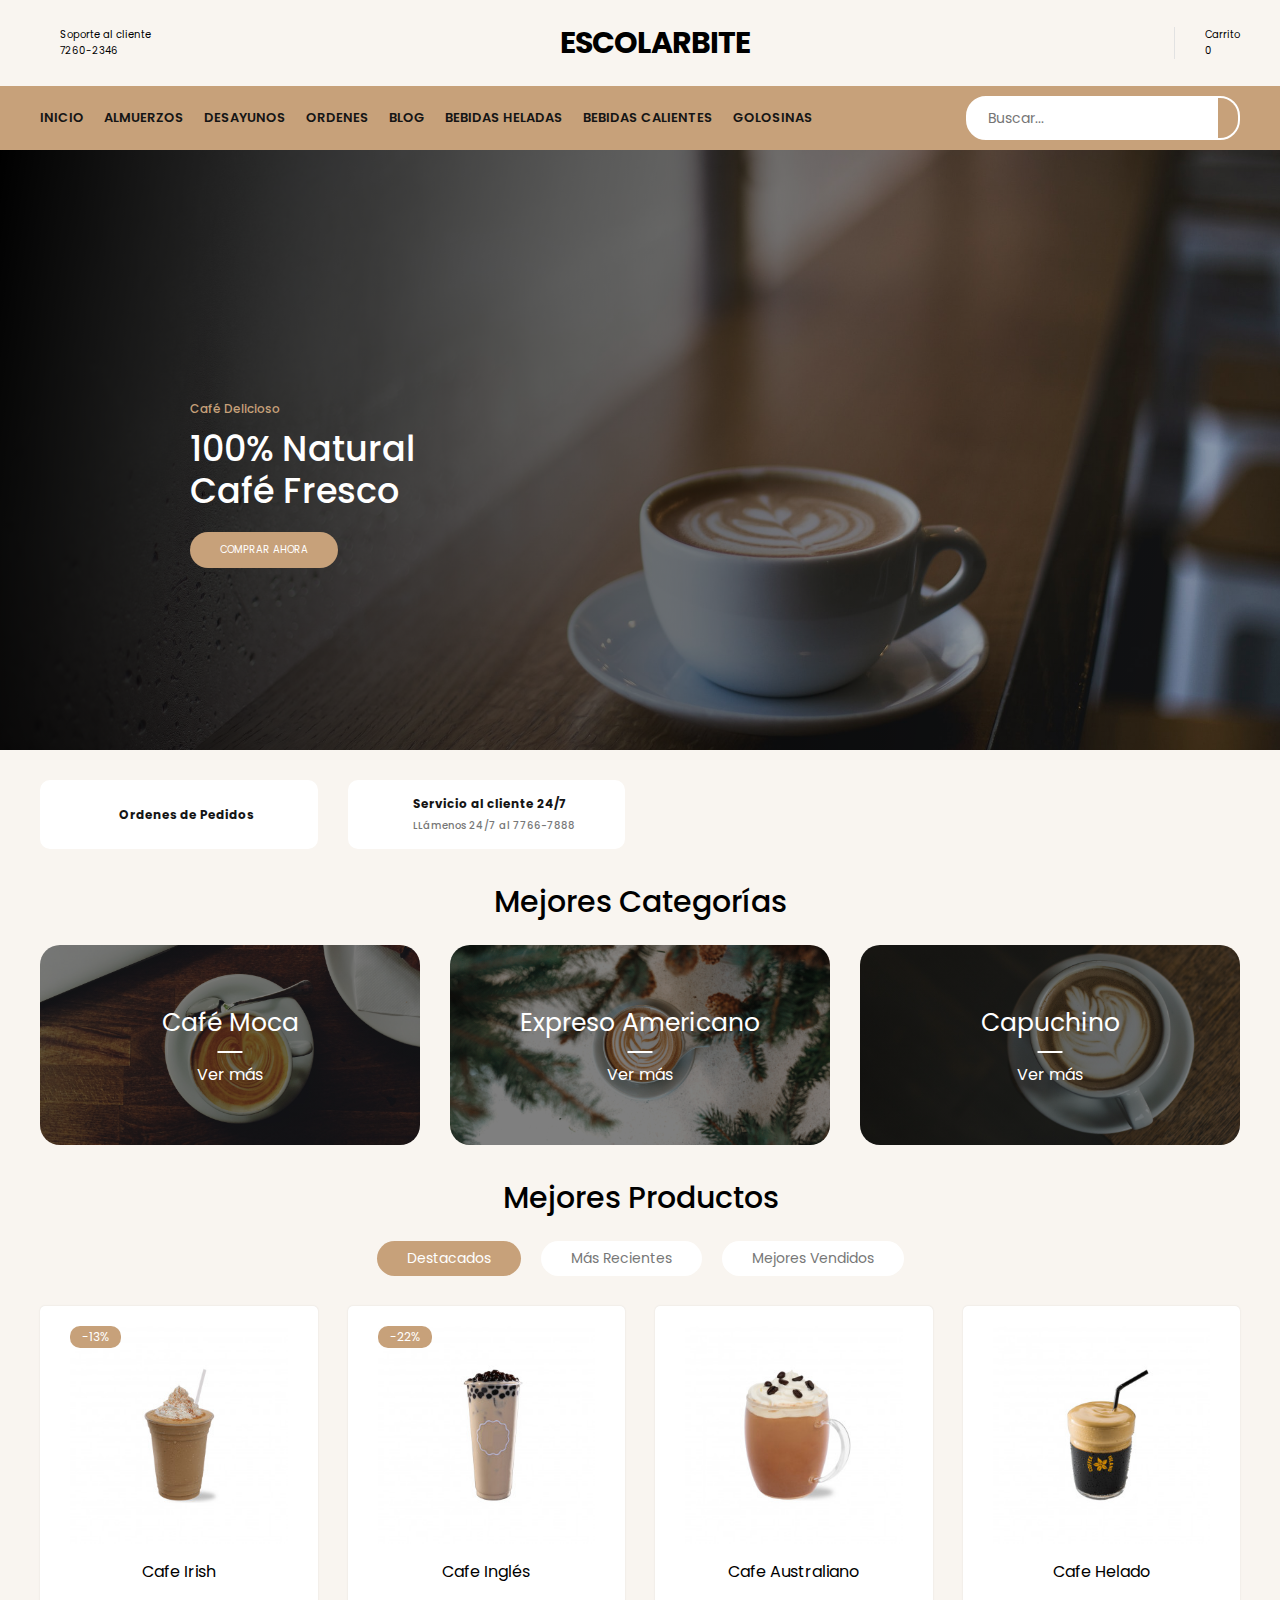
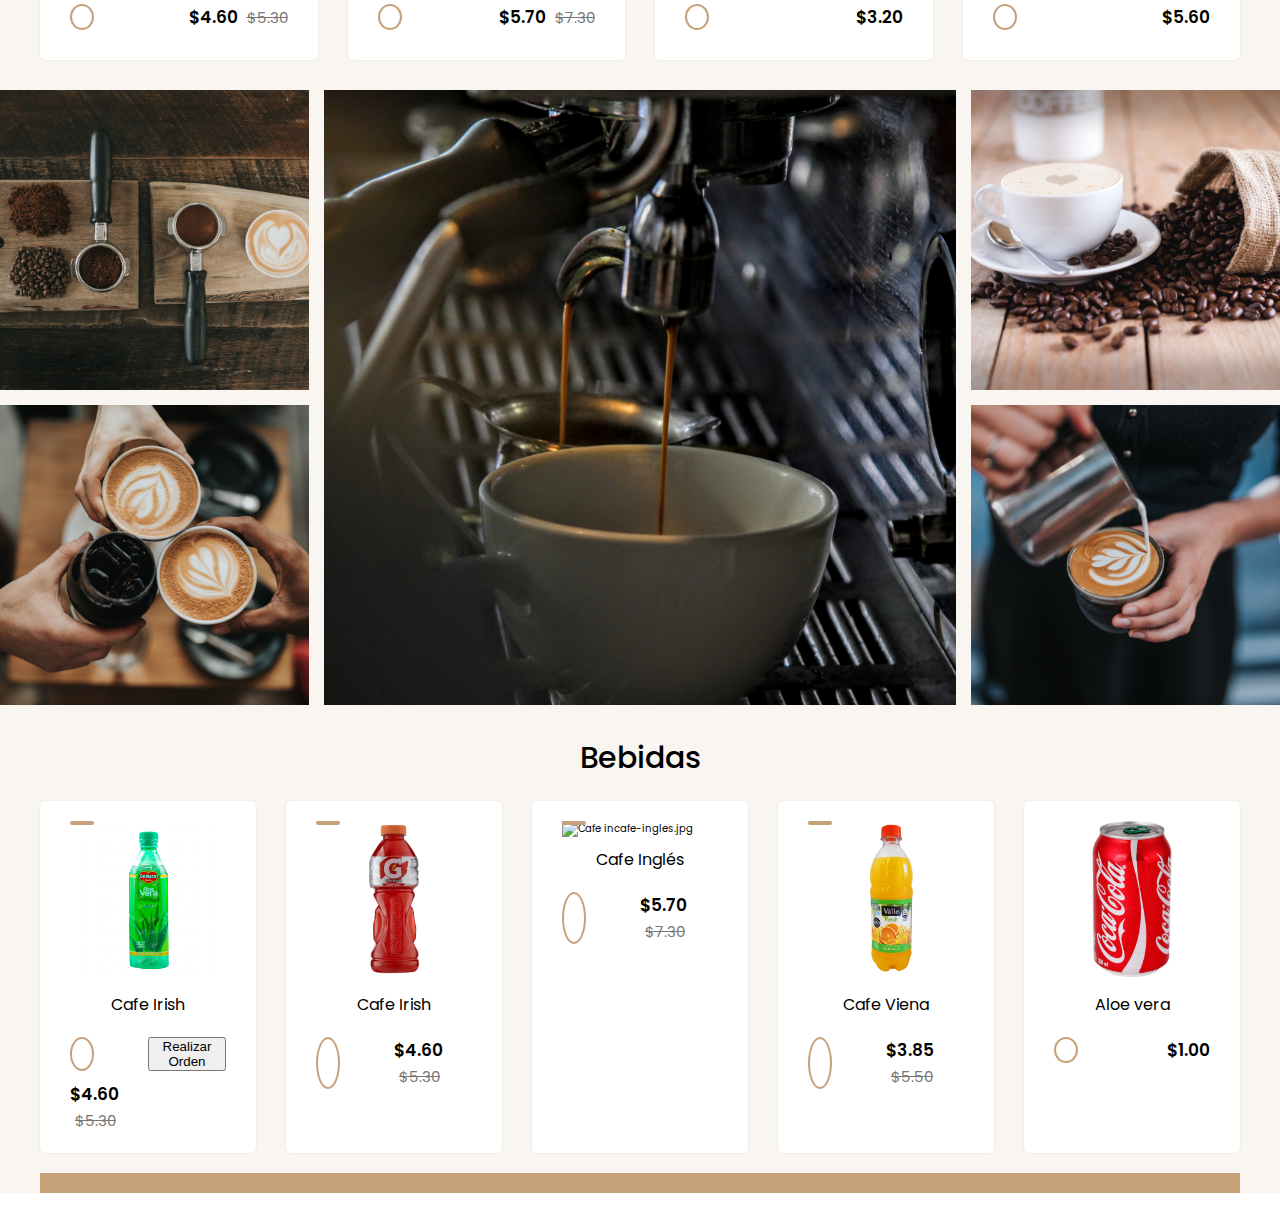
==== index.html @ 5ce47934 "mm" ====
<!DOCTYPE html>
<html lang="en">
	<head>
		<meta charset="UTF-8" />
		<meta http-equiv="X-UA-Compatible" content="IE=edge" />
		<meta
			name="viewport"
			content="width=device-width, initial-scale=1.0"
		/>
		<title>Escolarbite</title>
		<link rel="stylesheet" href="styles.css" />
	</head>
	<body>
		<header>
			<div class="container-hero">
				<div class="container hero">
					<div class="customer-support">
						<i class="fa-solid fa-headset"></i>
						<div class="content-customer-support">
							<span class="text">Soporte al cliente</span>
							<span class="number">7260-2346</span>
						</div>
					</div>

					<div class="container-logo">
						<i class="fa-solid fa-utensils fa-beat"></i>
						<br>
						<h1 class="logo"><a href="Inicio.html">Escolarbite</a></h1>
					</div>

					<div class="container-user">
						<i class="fa-solid fa-user"></i>
						<a href="ordenes.html" class="fa-solid fa-basket-shopping"></a>
						<div class="content-shopping-cart">
							<span class="text">Carrito</span>
							<div id="order-count">0</div>
						</div>
					</div>
				</div>
			</div>

			<div class="container-navbar">
				<nav class="navbar container">
					<i class="fa-solid fa-bars"></i>
					<ul class="menu">
						<li><a href="Inicio.html">Inicio</a></li>
						<li><a href="Almuerzos.html">Almuerzos</a></li>
						<li><a href="Desayunos.html">Desayunos</a></li>
						<li><a href="ordenes.html">ordenes</a></li>
						<li><a href="index.html">Blog</a></li>
						<li><a href="BebidasH.html">Bebidas Heladas</a></li>
						<li><a href="BebidasC.html">Bebidas Calientes</a></li>
						<li><a href="Dulces.html">Golosinas</a></li>
						

					</ul>

					<form class="search-form">
						<input type="search" placeholder="Buscar..." />
						<button class="btn-search">
							<i class="fa-solid fa-magnifying-glass"></i>
						</button>
					</form>
				</nav>
			</div>
		</header>

		<section class="banner">
			<div class="content-banner">
				<p>Café Delicioso</p>
				<h2>100% Natural <br />Café Fresco</h2>
				<a href="#">Comprar ahora</a>
			</div>
		</section>

		<main class="main-content">
			<section class="container container-features">
				<div class="card-feature">
					<i class="fa-solid fa-plane-up"></i>
					<div class="feature-content">
						<span>Ordenes de Pedidos</span>
					
					</div>
				</div>
				
				<div class="card-feature">
					<i class="fa-solid fa-headset"></i>
					<div class="feature-content">
						<span>Servicio al cliente 24/7</span>
						<p>LLámenos 24/7 al 7766-7888</p>
					</div>
				</div>
			</section>

			<section class="container top-categories">
				<h1 class="heading-1">Mejores Categorías</h1>
				<div class="container-categories">
					<div class="card-category category-moca">
						<p>Café moca</p>
						<span>Ver más</span>
					</div>
					<div class="card-category category-expreso">
						<p>Expreso Americano</p>
						<span>Ver más</span>
					</div>
					<div class="card-category category-capuchino">
						<p>Capuchino</p>
						<span>Ver más</span>
					</div>
				</div>
			</section>

			<section class="container top-products">
				<h1 class="heading-1">Mejores Productos</h1>

				<div class="container-options">
					<span class="active">Destacados</span>
					<span>Más recientes</span>
					<span>Mejores Vendidos</span>
				</div>

				<div class="container-products">
					<!-- Producto 1 -->
					<div class="card-product">
						<div class="container-img">
							<img src="img/cafe-irish.jpg" alt="Cafe Irish" />
							<span class="discount">-13%</span>
							<div class="button-group">
								<span>
									<i class="fa-regular fa-eye"></i>
								</span>
								<span>
									<i class="fa-regular fa-heart"></i>
								</span>
								<span>
									<i class="fa-solid fa-code-compare"></i>
								</span>
							</div>
						</div>
						<div class="content-card-product">
							<div class="stars">
								<i class="fa-solid fa-star"></i>
								<i class="fa-solid fa-star"></i>
								<i class="fa-solid fa-star"></i>
								<i class="fa-solid fa-star"></i>
								<i class="fa-regular fa-star"></i>
							</div>
							<h3>Cafe Irish</h3>
							<span class="add-cart">
								<a href="ordenes.html" class="fa-solid fa-basket-shopping"></a>
							</span>
							<p class="price">$4.60 <span>$5.30</span></p>
						</div>
					</div>
					<!-- Producto 2 -->
					<div class="card-product">
						<div class="container-img">
							<img
								src="img/cafe-ingles.jpg"
								alt="Cafe incafe-ingles.jpg"
							/>
							<span class="discount">-22%</span>
							<div class="button-group">
								<span>
									<i class="fa-regular fa-eye"></i>
								</span>
								<span>
									<i class="fa-regular fa-heart"></i>
								</span>
								<span>
									<i class="fa-solid fa-code-compare"></i>
								</span>
							</div>
						</div>
						<div class="content-card-product">
							<div class="stars">
								<i class="fa-solid fa-star"></i>
								<i class="fa-solid fa-star"></i>
								<i class="fa-solid fa-star"></i>
								<i class="fa-regular fa-star"></i>
								<i class="fa-regular fa-star"></i>
							</div>
							<h3>Cafe Inglés</h3>
							<span class="add-cart">
								<a href="ordenes.html" class="fa-solid fa-basket-shopping"></a>
							</span>
							<p class="price">$5.70 <span>$7.30</span></p>
						</div>
					</div>
					<!--  -->
					<div class="card-product">
						<div class="container-img">
							<img
								src="img/cafe-australiano.jpg"
								alt="Cafe Australiano"
							/>
							<div class="button-group">
								<span>
									<i class="fa-regular fa-eye"></i>
								</span>
								<span>
									<i class="fa-regular fa-heart"></i>
								</span>
								<span>
									<i class="fa-solid fa-code-compare"></i>
								</span>
							</div>
						</div>
						<div class="content-card-product">
							<div class="stars">
								<i class="fa-solid fa-star"></i>
								<i class="fa-solid fa-star"></i>
								<i class="fa-solid fa-star"></i>
								<i class="fa-solid fa-star"></i>
								<i class="fa-solid fa-star"></i>
							</div>
							<h3>Cafe Australiano</h3>
							<span class="add-cart">
								<a href="ordenes.html" class="fa-solid fa-basket-shopping"></a>
							</span>
							<p class="price">$3.20</p>
						</div>
					</div>
					<!--  -->
					<div class="card-product">
						<div class="container-img">
							<img src="img/cafe-helado.jpg" alt="Cafe Helado" />
							<div class="button-group">
								<span>
									<i class="fa-regular fa-eye"></i>
								</span>
								<span>
									<i class="fa-regular fa-heart"></i>
								</span>
								<span>
									<i class="fa-solid fa-code-compare"></i>
								</span>
							</div>
						</div>
						<div class="content-card-product">
							<div class="stars">
								<i class="fa-solid fa-star"></i>
								<i class="fa-solid fa-star"></i>
								<i class="fa-solid fa-star"></i>
								<i class="fa-solid fa-star"></i>
								<i class="fa-regular fa-star"></i>
							</div>
							<h3>Cafe Helado</h3>
							<span class="add-cart">
								<a href="ordenes.html" class="fa-solid fa-basket-shopping"></a>
							</span>
							<p class="price">$5.60</p>
						</div>
					</div>
				</div>
			</section>

			<section class="gallery">
				<img
					src="img/gallery1.jpg"
					alt="Gallery Img1"
					class="gallery-img-1"
				/><img
					src="img/gallery2.jpg"
					alt="Gallery Img2"
					class="gallery-img-2"
				/><img
					src="img/gallery3.jpg"
					alt="Gallery Img3"
					class="gallery-img-3"
				/><img
					src="img/gallery4.jpg"
					alt="Gallery Img4"
					class="gallery-img-4"
				/><img
					src="img/gallery5.jpg"
					alt="Gallery Img5"
					class="gallery-img-5"
				/>
			</section>

			<section class="container specials">
				<h1 class="heading-1">Bebidas</h1>

				<div class="container-products">
					<!-- Producto 1 -->
					<div class="card-product">
						<div class="container-img">
							<img src="productos/aloe.jpeg" alt="Cafe Irish" />
							<span class="discount"></span>
							<div class="button-group">
								<span>
									<i class="fa-regular fa-eye"></i>
								</span>
								<span>
									<i class="fa-regular fa-heart"></i>
								</span>
								<span>
									<i class="fa-solid fa-code-compare"></i>
								</span>
							</div>
						</div>
						<div class="content-card-product">
							<div class="stars">
								<i class="fa-solid fa-star"></i>
								<i class="fa-solid fa-star"></i>
								<i class="fa-solid fa-star"></i>
								<i class="fa-solid fa-star"></i>
								<i class="fa-regular fa-star"></i>
							</div>
							<h3>Cafe Irish</h3>
							<span class="add-cart">
								<a href="ordenes.html" class="fa-solid fa-basket-shopping"></a>
							</span>
							<button id="place-order">Realizar Orden</button>

							<p class="price">$4.60 <span>$5.30</span></p>
						</div>
					</div>
					<div class="card-product">
						<div class="container-img">
							<img src="productos/gatorade.jpg" alt="Cafe Irish" />
							<span class="discount"></span>
							<div class="button-group">
								<span>
									<i class="fa-regular fa-eye"></i>
								</span>
								<span>
									<i class="fa-regular fa-heart"></i>
								</span>
								<span>
									<i class="fa-solid fa-code-compare"></i>
								</span>
							</div>
						</div>
						<div class="content-card-product">
							<div class="stars">
								<i class="fa-solid fa-star"></i>
								<i class="fa-solid fa-star"></i>
								<i class="fa-solid fa-star"></i>
								<i class="fa-solid fa-star"></i>
								<i class="fa-regular fa-star"></i>
							</div>
							<h3>Cafe Irish</h3>
							<span class="add-cart">
								<a href="ordenes.html" class="fa-solid fa-basket-shopping"></a>
							</span>
							<p class="price">$4.60 <span>$5.30</span></p>
						</div>
					</div>
					<!-- Producto 2 -->
					<div class="card-product">
						<div class="container-img">
							<img
								src="productos/cafe.jpeg"
								alt="Cafe incafe-ingles.jpg"
							/>
							<span class="discount"></span>
							<div class="button-group">
								<span>
									<i class="fa-regular fa-eye"></i>
								</span>
								<span>
									<i class="fa-regular fa-heart"></i>
								</span>
								<span>
									<i class="fa-solid fa-code-compare"></i>
								</span>
							</div>
						</div>
						<div class="content-card-product">
							<div class="stars">
								<i class="fa-solid fa-star"></i>
								<i class="fa-solid fa-star"></i>
								<i class="fa-solid fa-star"></i>
								<i class="fa-regular fa-star"></i>
								<i class="fa-regular fa-star"></i>
							</div>
							<h3>Cafe Inglés</h3>
							<span class="add-cart">
								<a href="ordenes.html" class="fa-solid fa-basket-shopping"></a>
							</span>
							<p class="price">$5.70 <span>$7.30</span></p>
						</div>
					</div>
					
					<!--  -->
					<div class="card-product">
						<div class="container-img">
							<img src="productos/jugo del vale.jpeg" alt="Cafe Viena" />
							<span class="discount"></span>
							<div class="button-group">
								<span>
									<i class="fa-regular fa-eye"></i>
								</span>
								<span>
									<i class="fa-regular fa-heart"></i>
								</span>
								<span>
									<i class="fa-solid fa-code-compare"></i>
								</span>
							</div>
						</div>
						<div class="content-card-product">
							<div class="stars">
								<i class="fa-solid fa-star"></i>
								<i class="fa-solid fa-star"></i>
								<i class="fa-solid fa-star"></i>
								<i class="fa-solid fa-star"></i>
								<i class="fa-solid fa-star"></i>
							</div>
							<h3>Cafe Viena</h3>
							<span class="add-cart">
								<a href="ordenes.html" class="fa-solid fa-basket-shopping"></a>
							</span>
							<p class="price">$3.85 <span>$5.50</span></p>
						</div>
					</div>
					<!--  -->
					<div class="card-product">
						<div class="container-img">
							<img src="productos/coca.jpg" alt="Cafe Liqueurs" />
							<div class="button-group">
								<span>
									<i class="fa-regular fa-eye"></i>
								</span>
								<span>
									<i class="fa-regular fa-heart"></i>
								</span>
								<span>
									<i class="fa-solid fa-code-compare"></i>
								</span>
							</div>
						</div>
						<div class="content-card-product">
							<div class="stars">
								
							</div>
							<h3>Aloe vera</h3>
							<span class="add-cart">
								<a href="ordenes.html" class="fa-solid fa-basket-shopping"></a>
							</span>
							<p class="price">$1.00</p>
						</div>
					</div>
				</div>
			
					

<!--  -->
			
			

<div class="container-navbar">
	<nav class="navbar container">
					
						
					
			</div>
	
	<script
			src="https://kit.fontawesome.com/81581fb069.js"
			crossorigin="anonymous"
		></script>
	</body>
</html>
---- styles.css ----
@import url('https://fonts.googleapis.com/css2?family=Poppins:wght@300;400;500;600;700&display=swap');

:root {
	--primary-color: #c7a17a;
	--background-color: #f9f5f0;
	--dark-color: #151515;
}

html {
	font-size: 62.5%;
	font-family: 'Poppins', sans-serif;
}

* {
	margin: 0;
	padding: 0;
	box-sizing: border-box;
}

/* ********************************** */
/*             UTILIDADES             */
/* ********************************** */
.container {
	max-width: 120rem;
	margin: 0 auto;
}

.heading-1 {
	text-align: center;
	font-weight: 500;
	font-size: 3rem;
}

/* ********************************** */
/*               HEADER               */
/* ********************************** */
.container-hero {
	background-color: var(--background-color);
}

.hero {
	display: flex;
	justify-content: space-between;
	align-items: center;
	padding: 2rem 0;
}

.customer-support {
	display: flex;
	align-items: center;
	gap: 2rem;
}

.customer-support i {
	font-size: 3.3rem;
}

.content-customer-support {
	display: flex;
	flex-direction: column;
}

.container-logo {
	display: flex;
	align-items: center;
	gap: 0.5rem;
}

.container-logo i {
	font-size: 3rem;
}

.container-logo h1 a {
	text-decoration: none;
	color: #000;
	font-size: 3rem;
	text-transform: uppercase;
	letter-spacing: -1px;
}

.container-user {
	display: flex;
	gap: 1rem;
	cursor: pointer;
}

.container-user .fa-user {
	font-size: 3rem;
	color: var(--primary-color);
	padding-right: 2.5rem;
	border-right: 1px solid #e2e2e2;
}

.container-user .fa-basket-shopping {
	font-size: 3rem;
	color: var(--primary-color);
	padding-left: 1rem;
}

.content-shopping-cart {
	display: flex;
	flex-direction: column;
}

/* ************* NAVBAR ************* */
.container-navbar {
	background-color: var(--primary-color);
}

.navbar {
	display: flex;
	justify-content: space-between;
	align-items: center;
	padding: 1rem 0;
}

.navbar .fa-bars {
	display: none;
}

.menu {
	display: flex;
	gap: 2rem;
}

.menu li {
	list-style: none;
}

.menu a {
	text-decoration: none;
	font-size: 1.3rem;
	color: var(--dark-color);
	font-weight: 600;
	text-transform: uppercase;
	position: relative;
}

.menu a::after {
	content: '';
	width: 1.5rem;
	height: 1px;
	background-color: #fff;
	position: absolute;
	bottom: -3px;
	left: 50%;
	transform: translate(-50%, 50%);
	opacity: 0;
	transition: all 0.3s ease;
}

.menu a:hover::after {
	opacity: 1;
}

.menu a:hover {
	color: #fff;
}

.search-form {
	position: relative;
	display: flex;
	align-items: center;
	border: 2px solid #fff;
	border-radius: 2rem;
	background-color: #fff;
	height: 4.4rem;
	overflow: hidden;
}

.search-form input {
	outline: none;
	font-family: inherit;
	border: none;
	width: 25rem;
	font-size: 1.4rem;
	padding: 0 2rem;
	color: #777;
	cursor: pointer;
}

.search-form input::-webkit-search-cancel-button {
	appearance: none;
}

.search-form .btn-search {
	border: none;
	background-color: var(--primary-color);
	display: flex;
	align-items: center;
	justify-content: center;
	height: 100%;
	padding: 1rem;
}

.btn-search i {
	font-size: 2rem;
	color: #fff;
}

/* ********************************** */
/*               BANNER               */
/* ********************************** */
.banner {
	background-image: linear-gradient(100deg, #000000, #00000020),
		url('img/banner.jpg');
	height: 60rem;
	background-size: cover;
	background-position: center;
}

.content-banner {
	max-width: 90rem;
	margin: 0 auto;
	padding: 25rem 0;
}

.content-banner p {
	color: var(--primary-color);
	font-size: 1.2rem;
	margin-bottom: 1rem;
	font-weight: 500;
}

.content-banner h2 {
	color: #fff;
	font-size: 3.5rem;
	font-weight: 500;
	line-height: 1.2;
}

.content-banner a {
	margin-top: 2rem;
	text-decoration: none;
	color: #fff;
	background-color: var(--primary-color);
	display: inline-block;
	padding: 1rem 3rem;
	text-transform: uppercase;
	border-radius: 3rem;
}

/* ********************************** */
/*            MAIN CONTENT            */
/* ********************************** */
.main-content {
	background-color: var(--background-color);
}

/* ********************************** */
/*              FEATURES              */
/* ********************************** */
.container-features {
	display: grid;
	grid-template-columns: repeat(4, 1fr);
	gap: 3rem;
	padding: 3rem 0;
}

.card-feature {
	display: flex;
	align-items: center;
	justify-content: center;
	gap: 1.5rem;

	background-color: #fff;
	border-radius: 1rem;
	padding: 1.5rem 0;
}

.card-feature i {
	font-size: 2.7rem;
	color: var(--primary-color);
}

.feature-content {
	display: flex;
	flex-direction: column;
	gap: 0.5rem;
}

.feature-content span {
	font-weight: 700;
	font-size: 1.2rem;
	color: var(--dark-color);
}

.feature-content p {
	color: #777;
	font-weight: 500;
}

/* ********************************** */
/*             CATEGORIES             */
/* ********************************** */

.top-categories {
	display: flex;
	flex-direction: column;
	gap: 2rem;
	margin-bottom: 3rem;
}

.container-categories {
	display: grid;
	grid-template-columns: repeat(3, 1fr);
	gap: 3rem;
}

.card-category {
	height: 20rem;
	display: flex;
	flex-direction: column;
	align-items: center;
	justify-content: center;
	border-radius: 2rem;
	gap: 2rem;
}

.category-moca {
	background-image: linear-gradient(#00000080, #00000080),
		url('img/moca-category.jpg');
	background-size: cover;
	background-position: bottom;
	background-repeat: no-repeat;
}

.category-capuchino {
	background-image: linear-gradient(#00000080, #00000080),
		url('img/capuchino-category.jpg');
	background-size: cover;
	background-position: center;
	background-repeat: no-repeat;
}

.category-expreso {
	background-image: linear-gradient(#00000080, #00000080),
		url('img/expreso-category.jpg');
	background-size: cover;
	background-position: center;
	background-repeat: no-repeat;
}

.card-category p {
	font-size: 2.5rem;
	color: #fff;
	text-transform: capitalize;
	position: relative;
}

.card-category p::after {
	content: '';
	width: 2.5rem;
	height: 2px;
	background-color: #fff;
	position: absolute;
	bottom: -1rem;
	left: 50%;
	transform: translate(-50%, 50%);
}

.card-category span {
	font-size: 1.6rem;
	color: #fff;
	cursor: pointer;
}

.card-category span:hover {
	color: var(--primary-color);
}

/* ********************************** */
/*            TOP PRODUCTS            */
/* ********************************** */
.top-products {
	display: flex;
	flex-direction: column;
	gap: 2rem;
	margin-bottom: 3rem;
}

.container-options {
	display: flex;
	justify-content: center;
	gap: 2rem;
	margin-bottom: 1rem;
}

.container-options span {
	color: #777;
	background-color: #fff;
	padding: 0.7rem 3rem;
	font-size: 1.4rem;
	text-transform: capitalize;
	border-radius: 2rem;
	cursor: pointer;
}

.container-options span:hover {
	background-color: var(--primary-color);
	color: #fff;
}

.container-options span.active {
	background-color: var(--primary-color);
	color: #fff;
}

/* Products */
.container-products {
	display: grid;
	grid-template-columns: repeat(auto-fit, minmax(20rem, 1fr));
	gap: 3rem;
}

.card-product {
	background-color: #fff;
	padding: 2rem 3rem;
	border-radius: 0.5rem;
	cursor: pointer;
	box-shadow: 0 0 2px rgba(0, 0, 0, 0.1);
}

.container-img {
	position: relative;
}

.container-img img {
	width: 100%;
}

.container-img .discount {
	position: absolute;
	left: 0;
	background-color: var(--primary-color);
	color: #fff;
	padding: 2px 1.2rem;
	border-radius: 1rem;
	font-size: 1.2rem;
}

.card-product:hover .discount {
	background-color: #000;
}

.button-group {
	display: flex;
	flex-direction: column;
	gap: 1rem;

	position: absolute;
	top: 0;
	right: -3rem;
	z-index: -1;
	transition: all 0.4s ease;
}

.button-group span {
	border: 1px solid var(--primary-color);
	padding: 0.8rem;

	display: flex;
	align-items: center;
	justify-content: center;
	border-radius: 50%;
	cursor: pointer;
	transition: all 0.4s ease;
}

.button-group span:hover {
	background-color: var(--primary-color);
}

.button-group span i {
	font-size: 1.5rem;
	color: var(--primary-color);
}

.button-group span:hover i {
	color: #fff;
}

.card-product:hover .button-group {
	z-index: 0;
	right: -1rem;
}

.content-card-product {
	display: grid;
	justify-items: center;
	grid-template-columns: 1fr 1fr;
	grid-template-rows: repeat(4, min-content);
	row-gap: 1rem;
}

.stars {
	grid-row: 1/2;
	grid-column: 1/-1;
}

.stars i {
	font-size: 1.3rem;
	color: var(--primary-color);
}

.content-card-product h3 {
	grid-row: 2/3;
	grid-column: 1/-1;

	font-weight: 400;
	font-size: 1.6rem;
	margin-bottom: 1rem;
	cursor: pointer;
}

.content-card-product h3:hover {
	color: var(--primary-color);
}

.add-cart {
	justify-self: start;
	border: 2px solid var(--primary-color);
	padding: 1rem;
	border-radius: 50%;
	cursor: pointer;
	transition: all 0.4s ease;

	display: flex;
	align-items: center;
	justify-content: center;
}

.add-cart:hover {
	background-color: var(--primary-color);
}

.add-cart i {
	font-size: 1.5rem;
	color: var(--primary-color);
}

.add-cart:hover i {
	color: #fff;
}

.content-card-product .price {
	justify-self: end;
	align-self: center;

	font-size: 1.7rem;
	font-weight: 600;
}

.content-card-product .price span {
	font-size: 1.5rem;
	font-weight: 400;
	text-decoration: line-through;
	color: #777;
	margin-left: 0.5rem;
}

/* ********************************** */
/*               GALLERY              */
/* ********************************** */
.gallery {
	display: grid;
	grid-template-columns: repeat(4, 1fr);
	grid-template-rows: repeat(2, 30rem);
	gap: 1.5rem;
	margin-bottom: 3rem;
}

.gallery img {
	width: 100%;
	height: 100%;
	object-fit: cover;
}

.gallery-img-3 {
	grid-column: 2/4;
	grid-row: 1/3;
}

/* ********************************** */
/*              SPECIALS              */
/* ********************************** */
.specials {
	display: flex;
	flex-direction: column;
	gap: 2rem;
	margin-bottom: 3rem;
}

/* ********************************** */
/*                BLOGS               */
/* ********************************** */
.blogs {
	display: flex;
	flex-direction: column;
	gap: 2rem;
}

.container-blogs {
	display: grid;
	grid-template-columns: repeat(3, 1fr);
	gap: 3rem;
}

.card-blog {
	display: flex;
	flex-direction: column;
	gap: 2rem;
}

.card-blog .container-img {
	border-radius: 2rem;
	cursor: pointer;
	position: relative;
	overflow: hidden;
}

.button-group-blog {
	position: absolute;
	bottom: 1.5rem;
	right: -2.5rem;

	display: flex;
	gap: 0.7rem;
	z-index: -1;
	transition: all 0.3s ease;
}

.card-blog:hover .button-group-blog {
	z-index: 0;
	right: 1.5rem;
}

.button-group-blog span {
	background-color: #fff;
	padding: 1rem;
	border-radius: 50%;
	transition: all 0.4s ease;

	display: flex;
	align-items: center;
	justify-content: center;
}

.button-group-blog span i {
	font-size: 1.3rem;
}

.button-group-blog span:hover {
	background-color: var(--primary-color);
}

.button-group-blog span:hover i {
	color: #fff;
}

.content-blog h3 {
	font-size: 1.8rem;
	margin-bottom: 1.7rem;
	color: var(--dark-color);
	font-weight: 500;
}

.content-blog h3:hover {
	color: var(--primary-color);
	cursor: pointer;
}

.content-blog p {
	margin-top: 1rem;
	font-size: 1.4rem;
	color: #777;
}

.content-blog span {
	color: var(--primary-color);
	font-size: 1.3rem;
}

.btn-read-more {
	padding: 1rem 3rem;
	background-color: var(--primary-color);
	color: #fff;
	text-transform: uppercase;
	font-size: 1.4rem;
	border-radius: 2rem;
	margin: 3rem 0 5rem;
	display: inline-block;
	cursor: pointer;
}

.btn-read-more:hover {
	background-color: var(--dark-color);
}

/* ********************************** */
/*               FOOTER               */
/* ********************************** */

.footer {
	background-color: var(--primary-color);
}

.container-footer {
	display: flex;
	flex-direction: column;
	gap: 100%;
	padding: 3rem;
}

.menu-footer {
	display: grid;
	grid-template-columns: repeat(3, 1fr) 30rem;
	gap: 3rem;
	justify-items: center;
}

.title-footer {
	font-weight: 600;
	font-size: 1.6rem;
	text-transform: uppercase;
}

.contact-info,
.information,
.my-account,
.newsletter {
	display: flex;
	flex-direction: column;
	gap: 2rem;
}

.contact-info ul,
.information ul,
.my-account ul {
	display: flex;
	flex-direction: column;
	gap: 1rem;
}

.contact-info ul li,
.information ul li,
.my-account ul li {
	list-style: none;
	color: #fff;
	font-size: 1.4rem;
	font-weight: 300;
}

.information ul li a,
.my-account ul li a {
	text-decoration: none;
	color: #fff;
	font-weight: 300;
}

.information ul li a:hover,
.my-account ul li a:hover {
	color: var(--dark-color);
}

.social-icons {
	display: flex;
	gap: 1.5rem;
}

.social-icons span {
	border-radius: 50%;
	width: 3rem;
	height: 3rem;

	display: flex;
	align-items: center;
	justify-content: center;
}

.social-icons span i {
	color: #fff;
	font-size: 1.2rem;
}

.facebook {
	background-color: #3b5998;
}

.twitter {
	background-color: #00acee;
}

.youtube {
	background-color: #c4302b;
}

.pinterest {
	background-color: #c8232c;
}

.instagram {
	background: linear-gradient(
		#405de6,
		#833ab4,
		#c13584,
		#e1306c,
		#fd1d1d,
		#f56040,
		#fcaf45
	);
}

.content p {
	font-size: 1.4rem;
	color: #e00000;
	font-weight: 300;
}

.content input {
	outline: none;
	background: none;
	border: none;
	border-bottom: 2px solid #d2b495;
	cursor: pointer;
	padding: 0.5rem 0 1.2rem;
	color: var(--dark-color);
	display: block;
	margin-bottom: 3rem;
	margin-top: 2rem;
	width: 100%;
	font-family: inherit;
}

.content input::-webkit-input-placeholder {
	color: #eee;
}

.content button {
	border: none;
	background-color: #000;
	color: #fff;
	text-transform: uppercase;
	padding: 1rem 3rem;
	border-radius: 2rem;
	font-size: 1.4rem;
	font-family: inherit;
	cursor: pointer;
	font-weight: 600;
}

.content button:hover {
	background-color: var(--background-color);
	color: var(--primary-color);
}

.copyright {
	display: flex;
	justify-content: space-between;
	padding-top: 2rem;

	border-top: 1px solid #d2b495;
}

.copyright p {
	font-weight: 400;
	font-size: 1.6rem;
}

/* ********************************** */
/*       MEDIA QUERIES -- 768px       */
/* ********************************** */
@media (max-width: 768px) {
	html {
		font-size: 55%;
	}

	.hero {
		padding: 2rem;
	}

	.customer-support {
		display: none;
	}

	.content-shopping-cart {
		display: none;
	}

	.navbar {
		padding: 1rem 2rem;
	}

	.navbar .fa-bars {
		display: block;
		color: #fff;
		font-size: 3rem;
	}

	.menu {
		display: none;
	}

	.content-banner {
		max-width: 50rem;
		margin: 0 auto;
		padding: 25rem 0;
	}

	.container-features {
		grid-template-columns: repeat(2, 1fr);
		padding: 3rem 2rem;
	}

	.card-feature {
		padding: 2rem;
	}

	.heading-1 {
		font-size: 2.4rem;
	}

	.card-category {
		height: 12rem;
	}

	.card-category p {
		font-size: 2rem;
		text-align: center;
		line-height: 1;
	}

	.card-category span {
		font-size: 1.4rem;
	}

	.container-options {
		align-items: center;
	}

	.container-options span {
		text-align: center;
		padding: 1rem 2rem;
	}

	.container-products {
		grid-template-columns: repeat(auto-fit, minmax(28rem, 1fr));
	}

	.gallery {
		grid-template-rows: repeat(2, 15rem);
	}

	.container-blogs {
		overflow: hidden;
		grid-template-columns: 1fr 1fr;

		height: 52rem;
	}

	.menu-footer {
		grid-template-columns: repeat(2, 1fr);
	}

	.copyright {
		flex-direction: column;
		justify-content: center;
		align-items: center;
		gap: 1.5rem;
	}
}

/* ********************************** */
/*       MEDIA QUERIES -- 468px       */
/* ********************************** */
@media (max-width: 468px) {
	html {
		font-size: 42.5%;
	}

	.content-banner {
		max-width: 50rem;
		padding: 22rem 0;
	}

	.heading-1 {
		font-size: 2.8rem;
	}

	.card-feature {
		flex-direction: column;
		border-radius: 2rem;
	}

	.feature-content {
		align-items: center;
	}

	.feature-content p {
		font-size: 1.4rem;
		text-align: center;
	}

	.feature-content span {
		font-size: 1.6rem;
		text-align: center;
	}

	.container-options span {
		font-size: 1.8rem;
		padding: 1rem 1.5rem;
		font-weight: 500;
	}

	.container-products {
		grid-template-columns: repeat(auto-fit, minmax(25rem, 1fr));
		gap: 1rem;
	}

	.container-img .discount {
		font-size: 2rem;
	}

	.content-card-product h3 {
		font-size: 2.2rem;
	}

	.gallery {
		grid-template-rows: repeat(2, 20rem);
	}

	.blogs {
		padding: 2rem;
	}

	.container-blogs {
		grid-template-columns: 1fr;
		height: 75rem;
	}

	.content-blog h3 {
		font-size: 2.4rem;
	}

	.content-blog span {
		font-size: 1.8rem;
	}

	.content-blog p {
		font-size: 2.2rem;
	}

	.btn-read-more{
		font-size: 1.8rem;
	}

	.contact-info ul,
	.information ul,
	.my-account ul{
		display: none;
	}

	.contact-info {
		align-items: center;
	}

	.menu-footer{
		grid-template-columns: 1fr;
	}

	.content p{
		font-size: 1.6rem;
	}
}
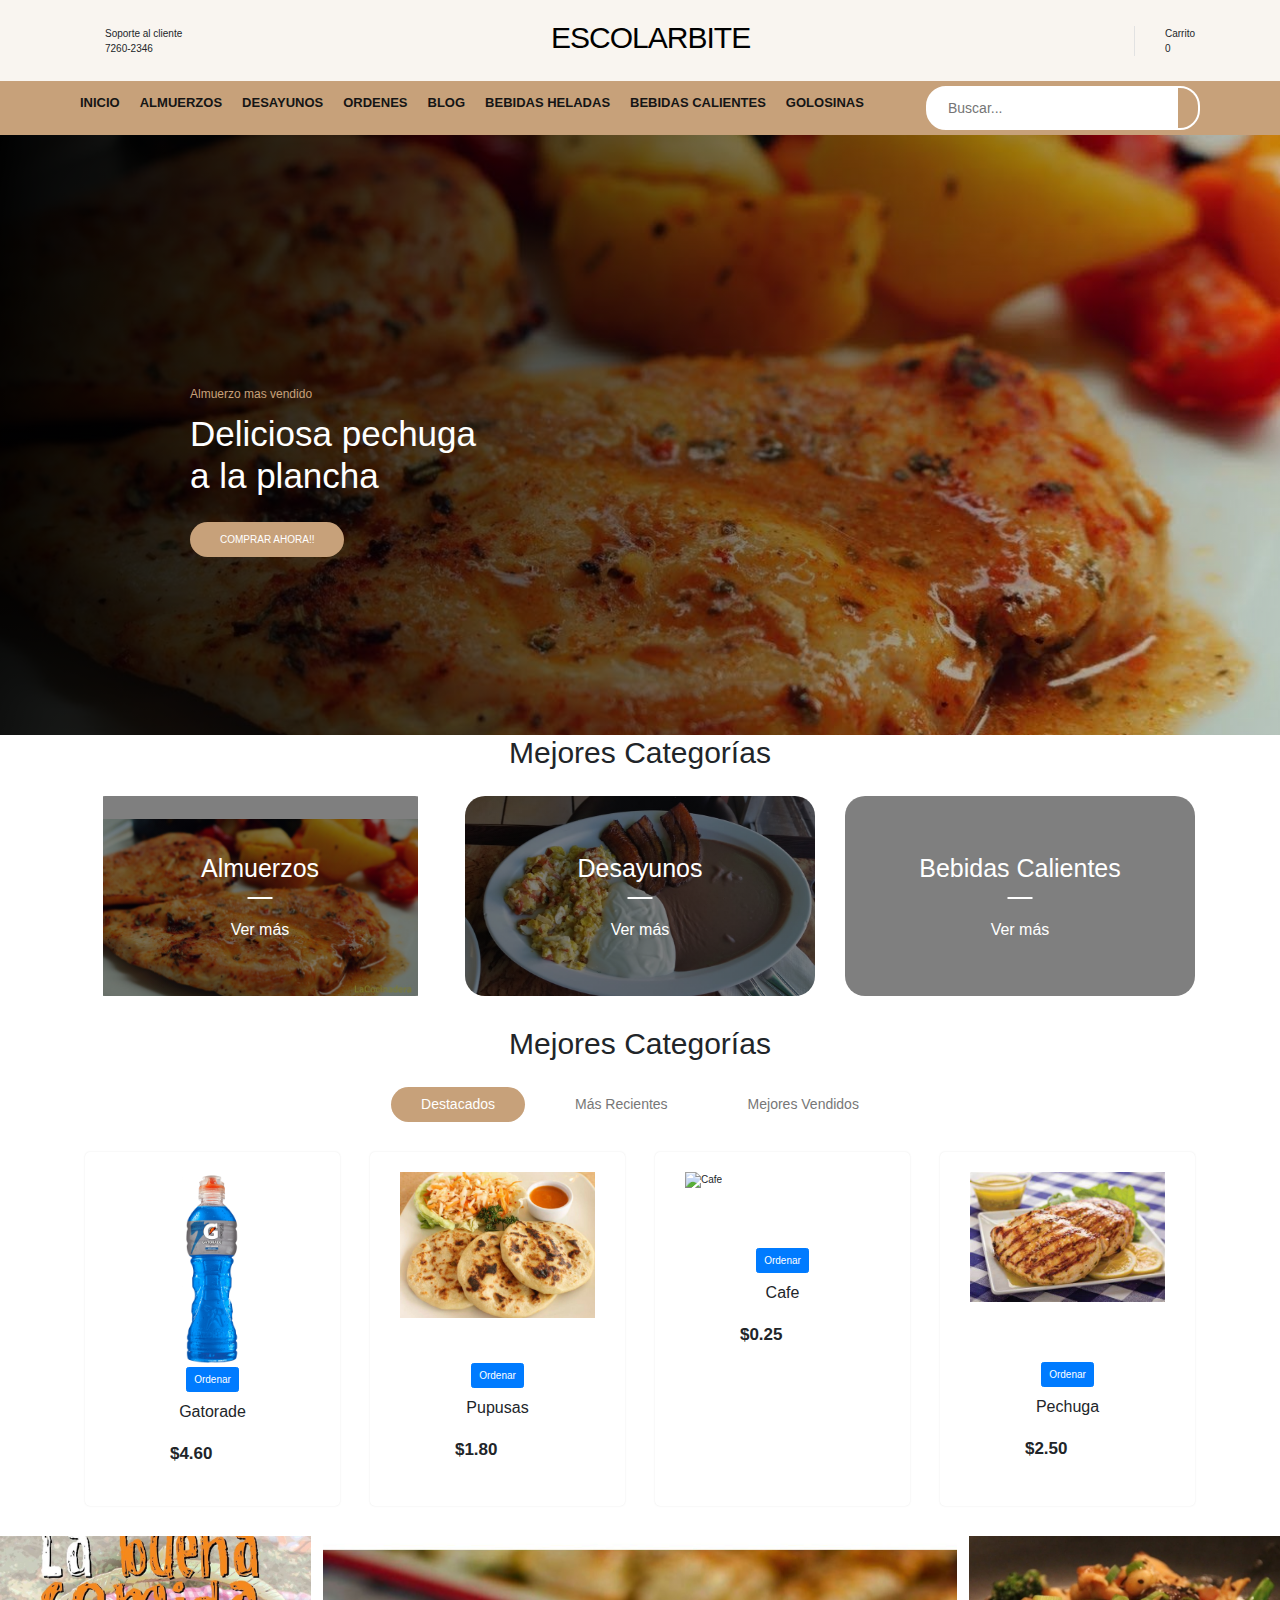
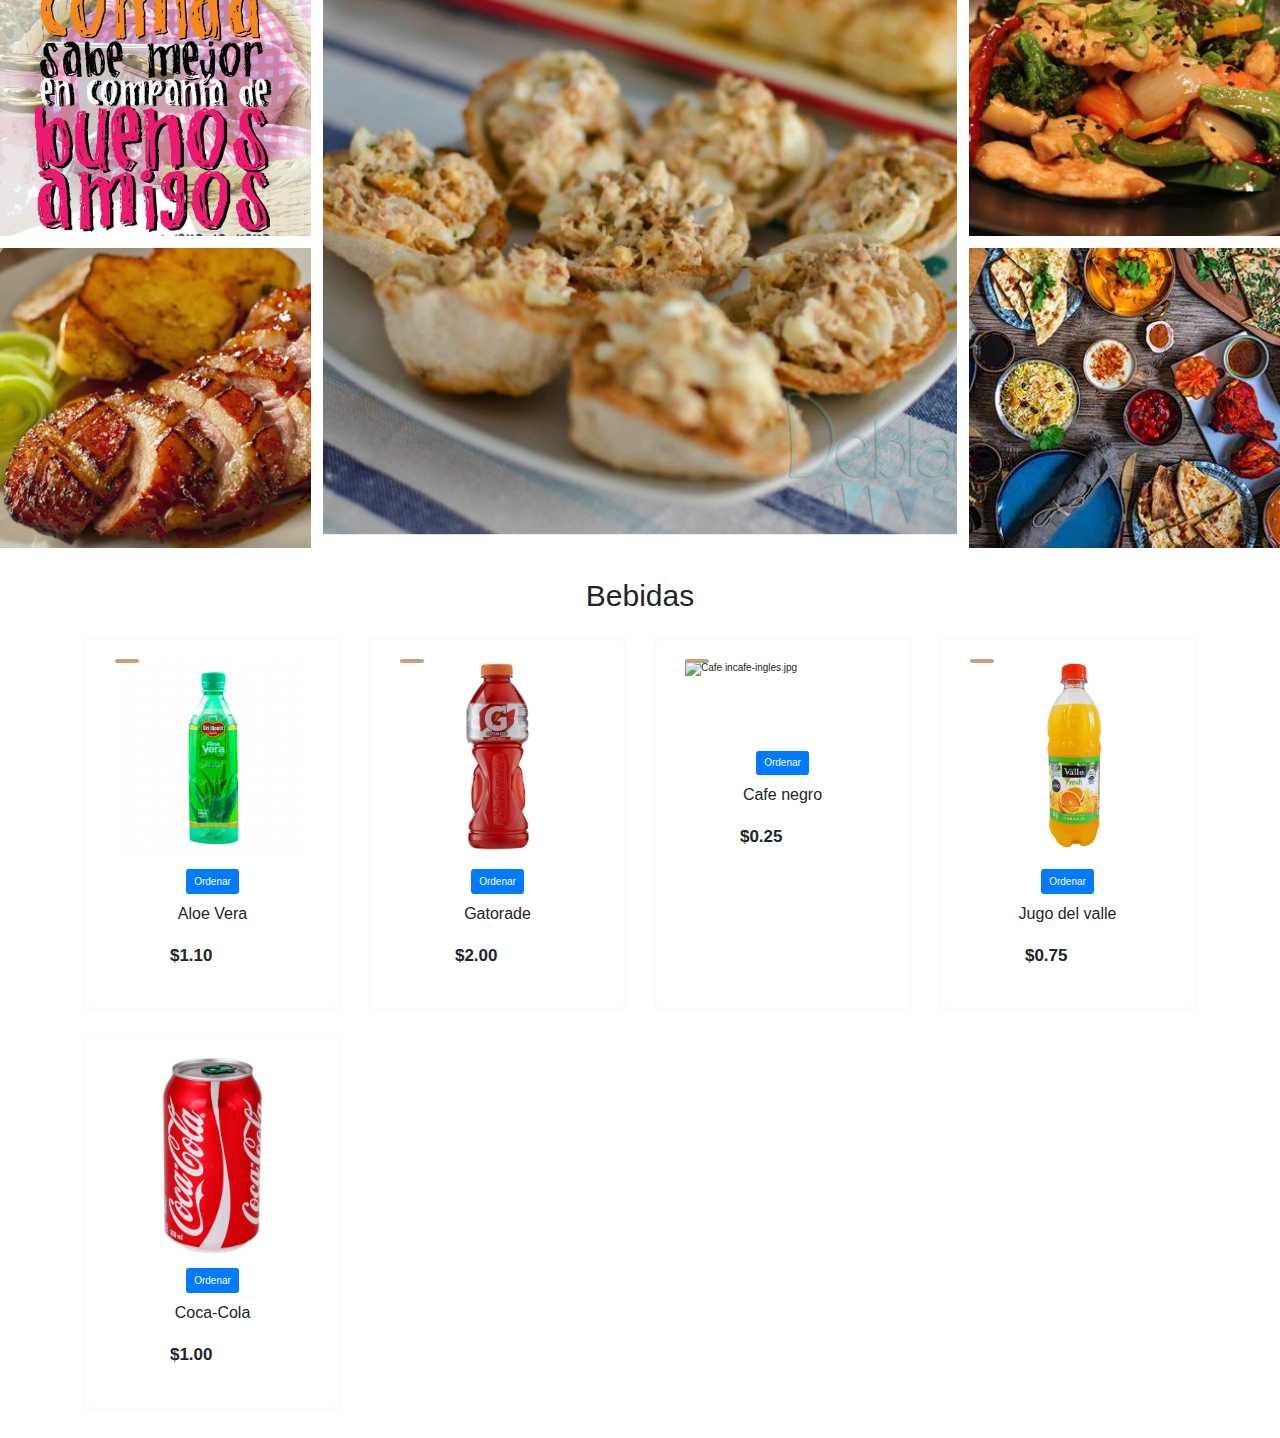
==== commit 6c8edb71: "unos avances" ====
--- a/index.html
+++ b/index.html
@@ -8,7 +8,10 @@
 			content="width=device-width, initial-scale=1.0"
 		/>
 		<title>Escolarbite</title>
+		<script src="https://cdn.jsdelivr.net/npm/sweetalert2@10"></script>
+
 		<link rel="stylesheet" href="styles.css" />
+		<link rel="stylesheet" href="https://maxcdn.bootstrapcdn.com/bootstrap/4.5.2/css/bootstrap.min.css">
 	</head>
 	<body>
 		<header>
@@ -67,213 +70,143 @@
 
 		<section class="banner">
 			<div class="content-banner">
-				<p>Café Delicioso</p>
-				<h2>100% Natural <br />Café Fresco</h2>
-				<a href="#">Comprar ahora</a>
+				<p>Almuerzo mas vendido</p>
+				<h2>Deliciosa pechuga<br />a la plancha</h2>
+				<a href="#" onclick="agregarProducto('Pechuga', 2.50)">Comprar ahora!!</a>
+
 			</div>
 		</section>
 
-		<main class="main-content">
-			<section class="container container-features">
-				<div class="card-feature">
-					<i class="fa-solid fa-plane-up"></i>
-					<div class="feature-content">
-						<span>Ordenes de Pedidos</span>
+
+		<section class="container top-categories">
+			<h1 class="heading-1">Mejores Categorías</h1>
+			<div class="container-categories">
+				<div class="card-category category-moca">
+					<p>Almuerzos</p>
+					<span><a style="color: white;" href="Almuerzos.html">Ver más</a></span>
+				</div>
+				<div class="card-category category-expreso">
+					<p>Desayunos</p>
+					<span><a style="color: white;" href="Desayunos.html">Ver más</a></span>
+				</div>
+				<div class="card-category category-capuchino">
+					<p>Bebidas Calientes</p>
+					<span><a style="color: white;" href="BebidasC.html">Ver más</a></span>
+				</div>
+			</div>
+		</section>
+
+		<section class="container top-categories">
+			<h1 class="heading-1">Mejores Categorías</h1>
+			<div class="container-options">
+				<span id="destacados" class="active">Destacados</span>
+				<span id="recientes">Más recientes</span>
+				<span>Mejores Vendidos</span>
+			</div>
+			<div class="container-products">
+				<!-- Producto 1 -->
+				<div class="card-product">
+					<div class="container-img">
+						<img src="productos/gatoradeA.jpg" alt="Gatorade" />
+						
+					</div>
+					<div class="content-card-product">
+						
+						<div class="stars">
+							<button class="btn btn-primary" onclick="agregarProducto('Gatorade', 4.60)">Ordenar</button>
+
+						</div>
+						<h3>Gatorade</h3>	
+						<p class="price" >$4.60</p>
+					</div>
+						
+		
+				</div>
+				<!-- Producto 2 -->
+				<div class="card-product">
+					<div class="container-img">
+						<img
+							src="productos/pupusas.jpeg"
+							alt="Cafe incafe-ingles.jpg"
+						/>
+						<br><br><br><br>
+						
+							
+					</div>
+					<div class="content-card-product">
+						<div class="stars">
+							<button class="btn btn-primary" onclick="agregarProducto('Pupusas', 1.80)">Ordenar</button>
+
+						</div>
+						<h3>Pupusas</h3>
+						
+		
+						<p class="price">$1.80</p>
+					</div>
+				</div>
+				<!--  -->
+				<div class="card-product">
+					<div class="container-img">
+						<img
+						src="productos/cafe.jpeg"						
+						alt="Cafe"
+						/>
+						
+					</div>
+					<div class="content-card-product">
+						<div class="stars"><br><br><br><br>
+							<button class="btn btn-primary" onclick="agregarProducto('Cafe', 0.25)">Ordenar</button>
+
+						</div>
+						<h3>Cafe</h3>
+						
+		
+						<p class="price">$0.25</p>
+						
+					</div>
+				</div>
+				<!--  -->
+				<div class="card-product">
+					<div class="container-img">
+						<img src="productos/pechugaM.jpeg" alt="pechugaM" />
+						
+					</div>
+					<div class="content-card-product">
+						<div class="stars"><br><br><br><br>
+							<button class="btn btn-primary" onclick="agregarProducto('Pechuga', 2.50)">Ordenar</button>
+
+						</div>
+						<h3>Pechuga</h3>
+						
+		
+						<p class="price">$2.50</p>
+					</div>
+				</div>
+			</div>
+		
+	
 					
-					</div>
-				</div>
-				
-				<div class="card-feature">
-					<i class="fa-solid fa-headset"></i>
-					<div class="feature-content">
-						<span>Servicio al cliente 24/7</span>
-						<p>LLámenos 24/7 al 7766-7888</p>
-					</div>
-				</div>
-			</section>
-
-			<section class="container top-categories">
-				<h1 class="heading-1">Mejores Categorías</h1>
-				<div class="container-categories">
-					<div class="card-category category-moca">
-						<p>Café moca</p>
-						<span>Ver más</span>
-					</div>
-					<div class="card-category category-expreso">
-						<p>Expreso Americano</p>
-						<span>Ver más</span>
-					</div>
-					<div class="card-category category-capuchino">
-						<p>Capuchino</p>
-						<span>Ver más</span>
-					</div>
-				</div>
-			</section>
-
-			<section class="container top-products">
-				<h1 class="heading-1">Mejores Productos</h1>
-
-				<div class="container-options">
-					<span class="active">Destacados</span>
-					<span>Más recientes</span>
-					<span>Mejores Vendidos</span>
-				</div>
-
-				<div class="container-products">
-					<!-- Producto 1 -->
-					<div class="card-product">
-						<div class="container-img">
-							<img src="img/cafe-irish.jpg" alt="Cafe Irish" />
-							<span class="discount">-13%</span>
-							<div class="button-group">
-								<span>
-									<i class="fa-regular fa-eye"></i>
-								</span>
-								<span>
-									<i class="fa-regular fa-heart"></i>
-								</span>
-								<span>
-									<i class="fa-solid fa-code-compare"></i>
-								</span>
-							</div>
-						</div>
-						<div class="content-card-product">
-							<div class="stars">
-								<i class="fa-solid fa-star"></i>
-								<i class="fa-solid fa-star"></i>
-								<i class="fa-solid fa-star"></i>
-								<i class="fa-solid fa-star"></i>
-								<i class="fa-regular fa-star"></i>
-							</div>
-							<h3>Cafe Irish</h3>
-							<span class="add-cart">
-								<a href="ordenes.html" class="fa-solid fa-basket-shopping"></a>
-							</span>
-							<p class="price">$4.60 <span>$5.30</span></p>
-						</div>
-					</div>
-					<!-- Producto 2 -->
-					<div class="card-product">
-						<div class="container-img">
-							<img
-								src="img/cafe-ingles.jpg"
-								alt="Cafe incafe-ingles.jpg"
-							/>
-							<span class="discount">-22%</span>
-							<div class="button-group">
-								<span>
-									<i class="fa-regular fa-eye"></i>
-								</span>
-								<span>
-									<i class="fa-regular fa-heart"></i>
-								</span>
-								<span>
-									<i class="fa-solid fa-code-compare"></i>
-								</span>
-							</div>
-						</div>
-						<div class="content-card-product">
-							<div class="stars">
-								<i class="fa-solid fa-star"></i>
-								<i class="fa-solid fa-star"></i>
-								<i class="fa-solid fa-star"></i>
-								<i class="fa-regular fa-star"></i>
-								<i class="fa-regular fa-star"></i>
-							</div>
-							<h3>Cafe Inglés</h3>
-							<span class="add-cart">
-								<a href="ordenes.html" class="fa-solid fa-basket-shopping"></a>
-							</span>
-							<p class="price">$5.70 <span>$7.30</span></p>
-						</div>
-					</div>
-					<!--  -->
-					<div class="card-product">
-						<div class="container-img">
-							<img
-								src="img/cafe-australiano.jpg"
-								alt="Cafe Australiano"
-							/>
-							<div class="button-group">
-								<span>
-									<i class="fa-regular fa-eye"></i>
-								</span>
-								<span>
-									<i class="fa-regular fa-heart"></i>
-								</span>
-								<span>
-									<i class="fa-solid fa-code-compare"></i>
-								</span>
-							</div>
-						</div>
-						<div class="content-card-product">
-							<div class="stars">
-								<i class="fa-solid fa-star"></i>
-								<i class="fa-solid fa-star"></i>
-								<i class="fa-solid fa-star"></i>
-								<i class="fa-solid fa-star"></i>
-								<i class="fa-solid fa-star"></i>
-							</div>
-							<h3>Cafe Australiano</h3>
-							<span class="add-cart">
-								<a href="ordenes.html" class="fa-solid fa-basket-shopping"></a>
-							</span>
-							<p class="price">$3.20</p>
-						</div>
-					</div>
-					<!--  -->
-					<div class="card-product">
-						<div class="container-img">
-							<img src="img/cafe-helado.jpg" alt="Cafe Helado" />
-							<div class="button-group">
-								<span>
-									<i class="fa-regular fa-eye"></i>
-								</span>
-								<span>
-									<i class="fa-regular fa-heart"></i>
-								</span>
-								<span>
-									<i class="fa-solid fa-code-compare"></i>
-								</span>
-							</div>
-						</div>
-						<div class="content-card-product">
-							<div class="stars">
-								<i class="fa-solid fa-star"></i>
-								<i class="fa-solid fa-star"></i>
-								<i class="fa-solid fa-star"></i>
-								<i class="fa-solid fa-star"></i>
-								<i class="fa-regular fa-star"></i>
-							</div>
-							<h3>Cafe Helado</h3>
-							<span class="add-cart">
-								<a href="ordenes.html" class="fa-solid fa-basket-shopping"></a>
-							</span>
-							<p class="price">$5.60</p>
-						</div>
-					</div>
-				</div>
 			</section>
 
 			<section class="gallery">
 				<img
-					src="img/gallery1.jpg"
+					src="productos/publicidad.jpg"
 					alt="Gallery Img1"
 					class="gallery-img-1"
 				/><img
-					src="img/gallery2.jpg"
+					src="productos/3.jpeg"
 					alt="Gallery Img2"
 					class="gallery-img-2"
 				/><img
-					src="img/gallery3.jpg"
+					src="productos/5.jpg"
 					alt="Gallery Img3"
 					class="gallery-img-3"
 				/><img
-					src="img/gallery4.jpg"
+					src="productos/4.jpg"
 					alt="Gallery Img4"
 					class="gallery-img-4"
 				/><img
-					src="img/gallery5.jpg"
+					src="productos/6.jpeg"
 					alt="Gallery Img5"
 					class="gallery-img-5"
 				/>
@@ -289,32 +222,18 @@
 							<img src="productos/aloe.jpeg" alt="Cafe Irish" />
 							<span class="discount"></span>
 							<div class="button-group">
-								<span>
-									<i class="fa-regular fa-eye"></i>
-								</span>
-								<span>
-									<i class="fa-regular fa-heart"></i>
-								</span>
-								<span>
-									<i class="fa-solid fa-code-compare"></i>
-								</span>
-							</div>
-						</div>
-						<div class="content-card-product">
-							<div class="stars">
-								<i class="fa-solid fa-star"></i>
-								<i class="fa-solid fa-star"></i>
-								<i class="fa-solid fa-star"></i>
-								<i class="fa-solid fa-star"></i>
-								<i class="fa-regular fa-star"></i>
-							</div>
-							<h3>Cafe Irish</h3>
-							<span class="add-cart">
-								<a href="ordenes.html" class="fa-solid fa-basket-shopping"></a>
-							</span>
-							<button id="place-order">Realizar Orden</button>
-
-							<p class="price">$4.60 <span>$5.30</span></p>
+							
+							</div>
+						</div>
+						<div class="content-card-product">
+							<div class="stars"><br>
+								<button class="btn btn-primary" onclick="agregarProducto('Aloe Vera', 1.10)">Ordenar</button>
+	
+							</div>
+							<h3>Aloe Vera</h3>
+							
+			
+							<p class="price">$1.10</p>
 						</div>
 					</div>
 					<div class="card-product">
@@ -322,30 +241,18 @@
 							<img src="productos/gatorade.jpg" alt="Cafe Irish" />
 							<span class="discount"></span>
 							<div class="button-group">
-								<span>
-									<i class="fa-regular fa-eye"></i>
-								</span>
-								<span>
-									<i class="fa-regular fa-heart"></i>
-								</span>
-								<span>
-									<i class="fa-solid fa-code-compare"></i>
-								</span>
-							</div>
-						</div>
-						<div class="content-card-product">
-							<div class="stars">
-								<i class="fa-solid fa-star"></i>
-								<i class="fa-solid fa-star"></i>
-								<i class="fa-solid fa-star"></i>
-								<i class="fa-solid fa-star"></i>
-								<i class="fa-regular fa-star"></i>
-							</div>
-							<h3>Cafe Irish</h3>
-							<span class="add-cart">
-								<a href="ordenes.html" class="fa-solid fa-basket-shopping"></a>
-							</span>
-							<p class="price">$4.60 <span>$5.30</span></p>
+								
+							</div>
+						</div>
+						<div class="content-card-product">
+							<div class="stars"><br>
+								<button class="btn btn-primary" onclick="agregarProducto('Gatorade', 2.00)">Ordenar</button>
+	
+							</div>
+							<h3>Gatorade</h3>
+							
+			
+							<p class="price">$2.00</p>
 						</div>
 					</div>
 					<!-- Producto 2 -->
@@ -357,30 +264,18 @@
 							/>
 							<span class="discount"></span>
 							<div class="button-group">
-								<span>
-									<i class="fa-regular fa-eye"></i>
-								</span>
-								<span>
-									<i class="fa-regular fa-heart"></i>
-								</span>
-								<span>
-									<i class="fa-solid fa-code-compare"></i>
-								</span>
-							</div>
-						</div>
-						<div class="content-card-product">
-							<div class="stars">
-								<i class="fa-solid fa-star"></i>
-								<i class="fa-solid fa-star"></i>
-								<i class="fa-solid fa-star"></i>
-								<i class="fa-regular fa-star"></i>
-								<i class="fa-regular fa-star"></i>
-							</div>
-							<h3>Cafe Inglés</h3>
-							<span class="add-cart">
-								<a href="ordenes.html" class="fa-solid fa-basket-shopping"></a>
-							</span>
-							<p class="price">$5.70 <span>$7.30</span></p>
+								
+							</div>
+						</div>
+						<div class="content-card-product">
+							<div class="stars"><br><br><br><br><br>
+								<button class="btn btn-primary" onclick="agregarProducto('Cafe negro', 0.25)">Ordenar</button>
+	
+							</div>
+							<h3>Cafe negro</h3>
+							
+			
+							<p class="price">$0.25</p>
 						</div>
 					</div>
 					
@@ -390,30 +285,18 @@
 							<img src="productos/jugo del vale.jpeg" alt="Cafe Viena" />
 							<span class="discount"></span>
 							<div class="button-group">
-								<span>
-									<i class="fa-regular fa-eye"></i>
-								</span>
-								<span>
-									<i class="fa-regular fa-heart"></i>
-								</span>
-								<span>
-									<i class="fa-solid fa-code-compare"></i>
-								</span>
-							</div>
-						</div>
-						<div class="content-card-product">
-							<div class="stars">
-								<i class="fa-solid fa-star"></i>
-								<i class="fa-solid fa-star"></i>
-								<i class="fa-solid fa-star"></i>
-								<i class="fa-solid fa-star"></i>
-								<i class="fa-solid fa-star"></i>
-							</div>
-							<h3>Cafe Viena</h3>
-							<span class="add-cart">
-								<a href="ordenes.html" class="fa-solid fa-basket-shopping"></a>
-							</span>
-							<p class="price">$3.85 <span>$5.50</span></p>
+								
+							</div>
+						</div>
+						<div class="content-card-product">
+							<div class="stars"><br>
+								<button class="btn btn-primary" onclick="agregarProducto('Jugo del valle', 0.75)">Ordenar</button>
+	
+							</div>
+							<h3>Jugo del valle</h3>
+							
+			
+							<p class="price">$0.75</p>
 						</div>
 					</div>
 					<!--  -->
@@ -421,25 +304,17 @@
 						<div class="container-img">
 							<img src="productos/coca.jpg" alt="Cafe Liqueurs" />
 							<div class="button-group">
-								<span>
-									<i class="fa-regular fa-eye"></i>
-								</span>
-								<span>
-									<i class="fa-regular fa-heart"></i>
-								</span>
-								<span>
-									<i class="fa-solid fa-code-compare"></i>
-								</span>
-							</div>
-						</div>
-						<div class="content-card-product">
-							<div class="stars">
-								
-							</div>
-							<h3>Aloe vera</h3>
-							<span class="add-cart">
-								<a href="ordenes.html" class="fa-solid fa-basket-shopping"></a>
-							</span>
+							
+							</div>
+						</div>
+						<div class="content-card-product">
+							<div class="stars"><br>
+								<button class="btn btn-primary" onclick="agregarProducto('Coca-Cola', 1.00)">Ordenar</button>
+	
+							</div>
+							<h3>Coca-Cola</h3>
+							
+			
 							<p class="price">$1.00</p>
 						</div>
 					</div>
@@ -447,20 +322,12 @@
 			
 					
 
-<!--  -->
-			
-			
-
-<div class="container-navbar">
-	<nav class="navbar container">
-					
-						
-					
-			</div>
-	
-	<script
+				<script src="productos.js"></script>
+					<script
 			src="https://kit.fontawesome.com/81581fb069.js"
 			crossorigin="anonymous"
 		></script>
+		<script src="ordenes.js"></script>
+		
 	</body>
 </html>
--- a/styles.css
+++ b/styles.css
@@ -205,7 +205,7 @@
 	background-image: linear-gradient(100deg, #000000, #00000020),
 		url('img/banner.jpg');
 	height: 60rem;
-	background-size: cover;
+	background-size: 101%;
 	background-position: center;
 }
 
@@ -319,15 +319,15 @@
 
 .category-moca {
 	background-image: linear-gradient(#00000080, #00000080),
-		url('img/moca-category.jpg');
-	background-size: cover;
+		url('img/banner.jpg');
+	background-size: 90%;
 	background-position: bottom;
 	background-repeat: no-repeat;
 }
 
 .category-capuchino {
 	background-image: linear-gradient(#00000080, #00000080),
-		url('img/capuchino-category.jpg');
+		url('productos/cafe.jpeg');
 	background-size: cover;
 	background-position: center;
 	background-repeat: no-repeat;
@@ -335,7 +335,7 @@
 
 .category-expreso {
 	background-image: linear-gradient(#00000080, #00000080),
-		url('img/expreso-category.jpg');
+		url('productos/desayuno.jpg');
 	background-size: cover;
 	background-position: center;
 	background-repeat: no-repeat;
@@ -347,6 +347,14 @@
 	text-transform: capitalize;
 	position: relative;
 }
+.card-category {
+    transition: transform 0.2s; /* Agregamos una transición suave para el efecto de zoom */
+}
+
+.card-category:hover {
+    transform: scale(1.05); /* Hacemos zoom al 105% cuando el cursor pasa por encima */
+}
+
 
 .card-category p::after {
 	content: '';
@@ -412,12 +420,17 @@
 	grid-template-columns: repeat(auto-fit, minmax(20rem, 1fr));
 	gap: 3rem;
 }
+p.price {
+    margin-left: center;
+}
+
 
 .card-product {
 	background-color: #fff;
 	padding: 2rem 3rem;
 	border-radius: 0.5rem;
 	cursor: pointer;
+	
 	box-shadow: 0 0 2px rgba(0, 0, 0, 0.1);
 }
 
@@ -566,7 +579,7 @@
 	display: grid;
 	grid-template-columns: repeat(4, 1fr);
 	grid-template-rows: repeat(2, 30rem);
-	gap: 1.5rem;
+	gap: 1.2rem;
 	margin-bottom: 3rem;
 }
 
@@ -813,7 +826,7 @@
 
 .content p {
 	font-size: 1.4rem;
-	color: #e00000;
+	color: #ffffff;
 	font-weight: 300;
 }
 
